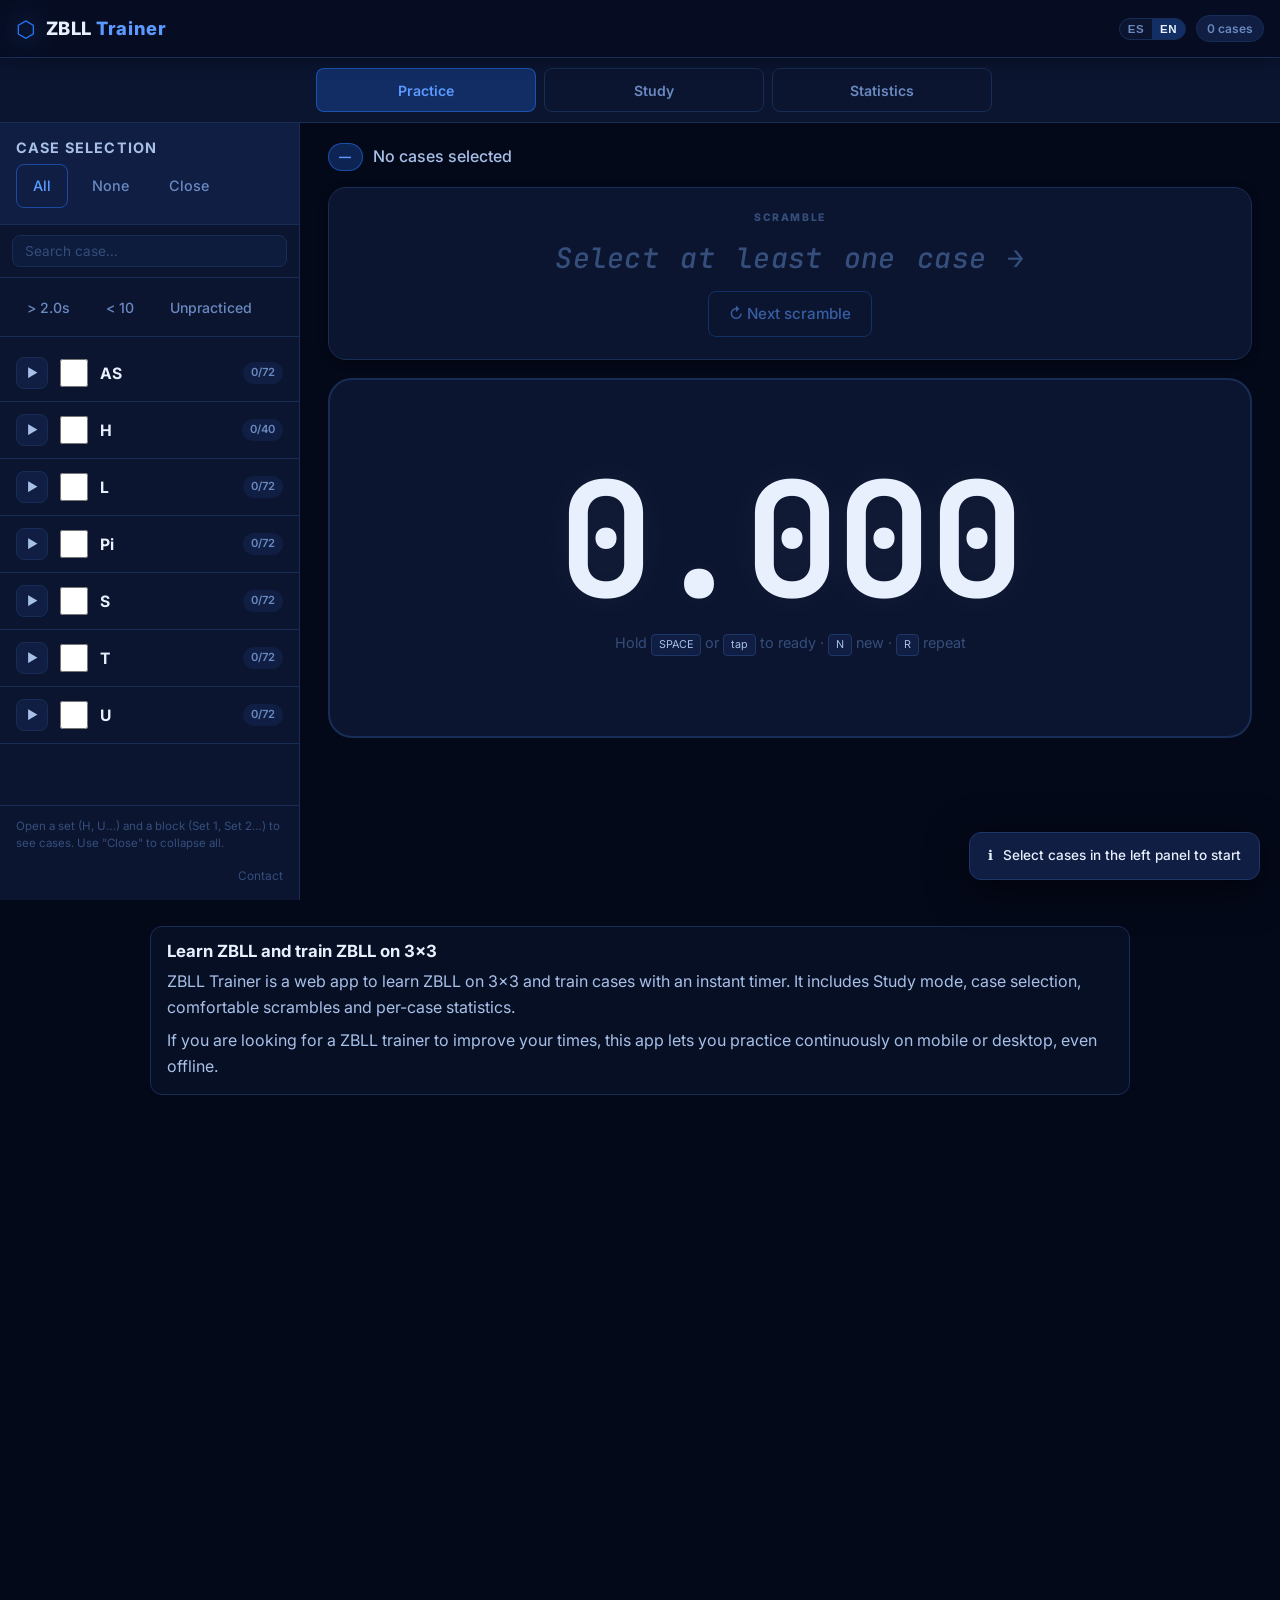
==== en.html @ cdafd761 "Añade i18n ES/EN, SEO y dominio zblltrainer.com." ====
<!DOCTYPE html>
<html lang="en">
<head>
  <meta charset="UTF-8" />
  <meta http-equiv="refresh" content="0; url=./?lang=en" />
  <link rel="canonical" href="https://zblltrainer.com/en.html" />
  <link rel="alternate" hreflang="en" href="https://zblltrainer.com/en.html" />
  <link rel="alternate" hreflang="es" href="https://zblltrainer.com/" />
  <title>ZBLL Trainer - Learn ZBLL on 3x3</title>
  <meta name="description" content="ZBLL Trainer for 3x3: learn ZBLL algorithms, train cases with timer and stats, and practice offline." />
</head>
<body>
  <p><a href="./?lang=en">Open ZBLL Trainer in English</a></p>
</body>
</html>
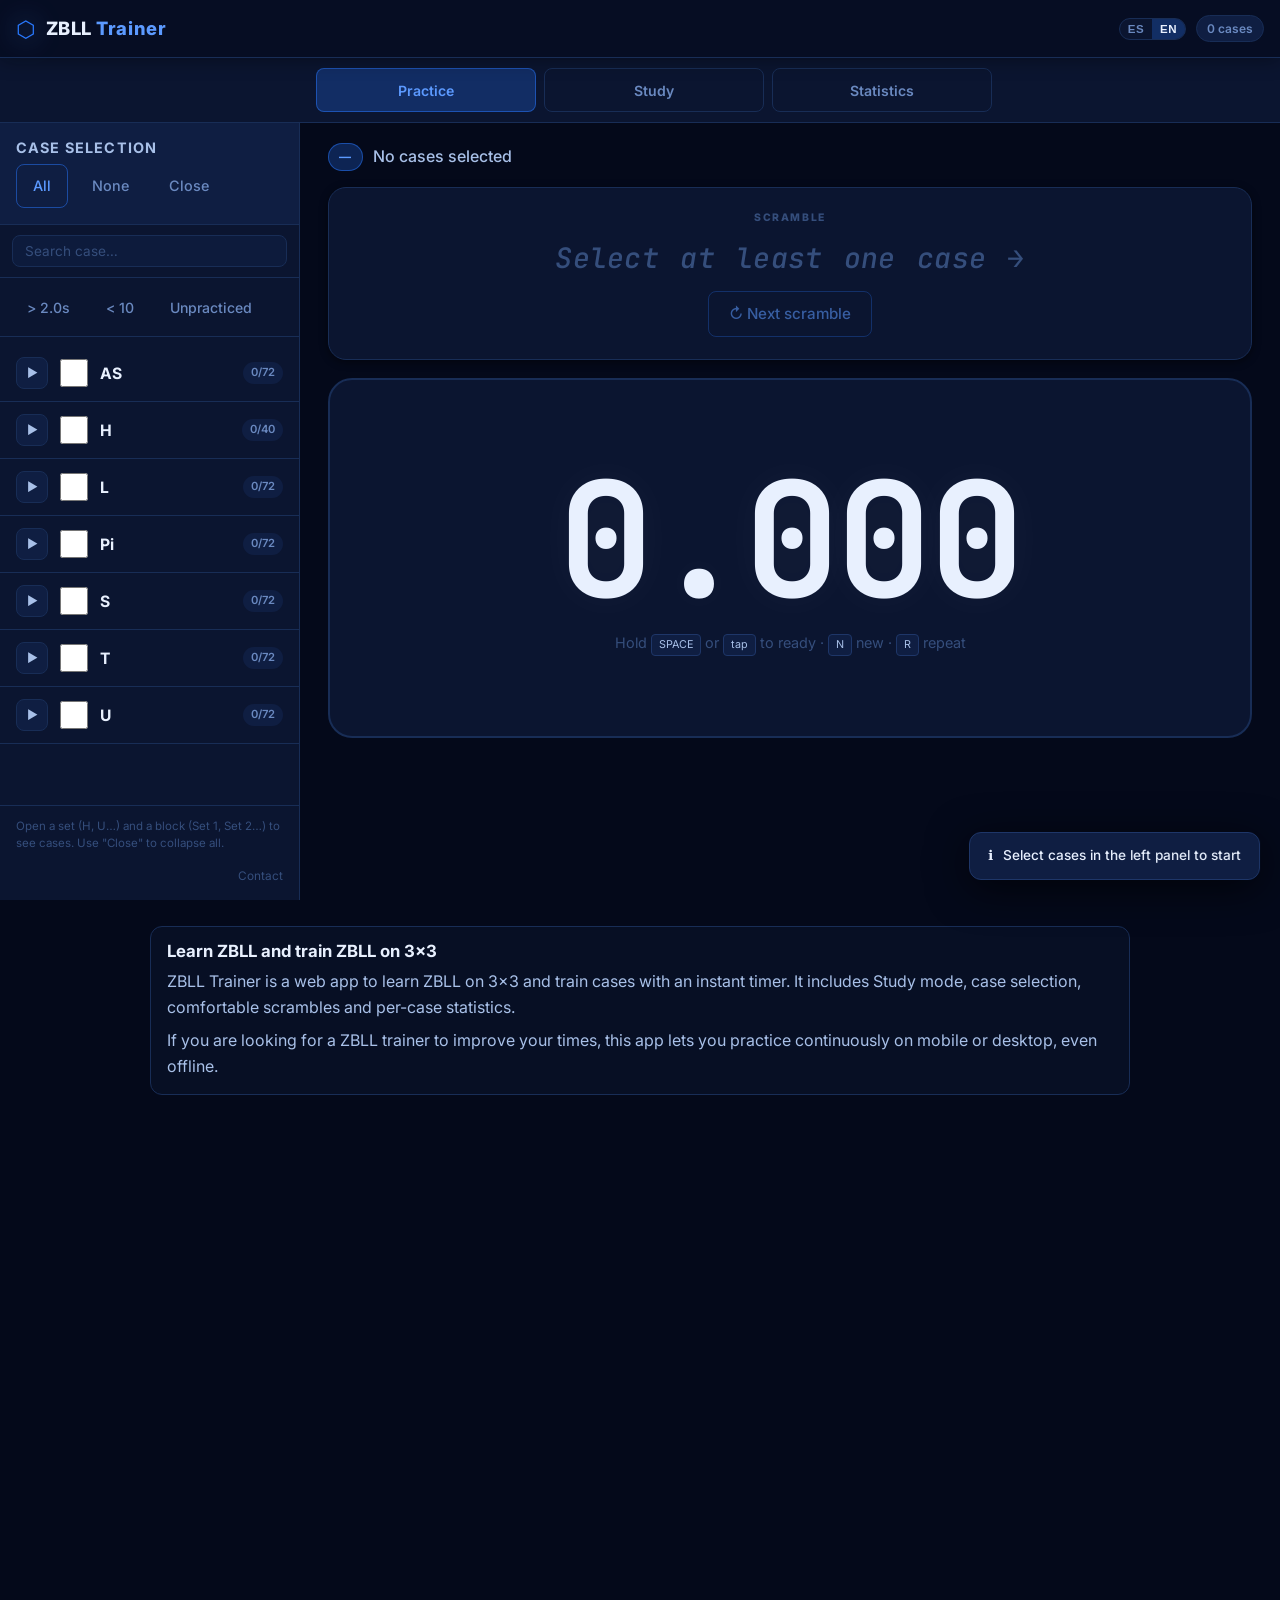
==== commit 4d4a6496: "Añade Google Analytics gtag.js en ES y EN. Inserta la etiqueta manual de GA4 en index y en en.html, " ====
--- a/en.html
+++ b/en.html
@@ -1,6 +1,14 @@
 <!DOCTYPE html>
 <html lang="en">
 <head>
+  <!-- Google tag (gtag.js) -->
+  <script async src="https://www.googletagmanager.com/gtag/js?id=G-3593456PPB"></script>
+  <script>
+    window.dataLayer = window.dataLayer || [];
+    function gtag(){dataLayer.push(arguments);}
+    gtag('js', new Date());
+    gtag('config', 'G-3593456PPB');
+  </script>
   <meta charset="UTF-8" />
   <meta http-equiv="refresh" content="0; url=./?lang=en" />
   <link rel="canonical" href="https://zblltrainer.com/en.html" />
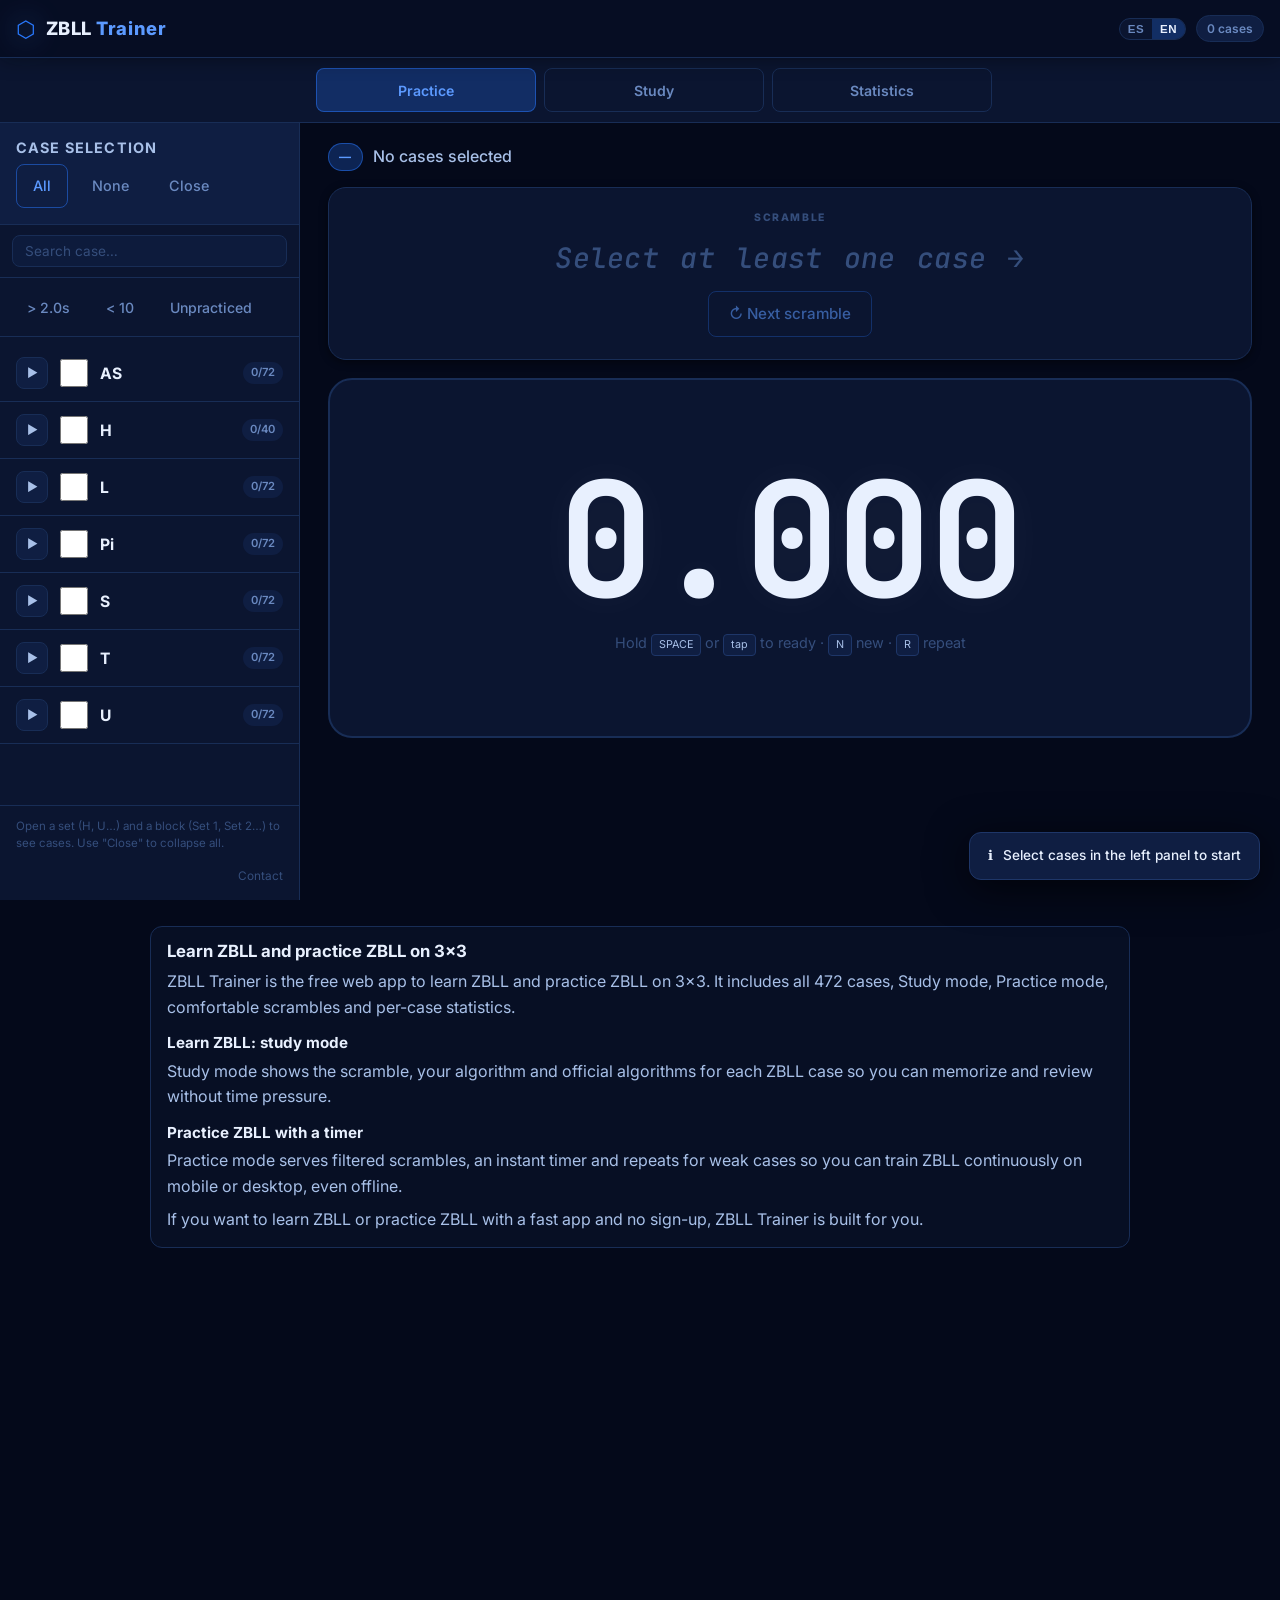
==== commit 84645f28: "Añade favicons y optimiza SEO para aprender/practicar ZBLL. Incluye iconos en tamaños recomendados p" ====
--- a/en.html
+++ b/en.html
@@ -14,10 +14,13 @@
   <link rel="canonical" href="https://zblltrainer.com/en.html" />
   <link rel="alternate" hreflang="en" href="https://zblltrainer.com/en.html" />
   <link rel="alternate" hreflang="es" href="https://zblltrainer.com/" />
-  <title>ZBLL Trainer - Learn ZBLL on 3x3</title>
-  <meta name="description" content="ZBLL Trainer for 3x3: learn ZBLL algorithms, train cases with timer and stats, and practice offline." />
+  <title>Learn and practice ZBLL 3x3 | ZBLL Trainer</title>
+  <meta name="description" content="Learn and practice ZBLL on 3x3 for free. Study mode, practice mode, 472 ZBLL cases, timer, statistics and offline support." />
+  <meta name="keywords" content="learn ZBLL, practice ZBLL, train ZBLL, ZBLL 3x3, ZBLL trainer, ZBLL algorithms" />
 </head>
 <body>
+  <h1>Learn and practice ZBLL on 3x3</h1>
+  <p>ZBLL Trainer helps you learn ZBLL and practice ZBLL cases with study mode, practice mode, timer and statistics.</p>
   <p><a href="./?lang=en">Open ZBLL Trainer in English</a></p>
 </body>
 </html>
